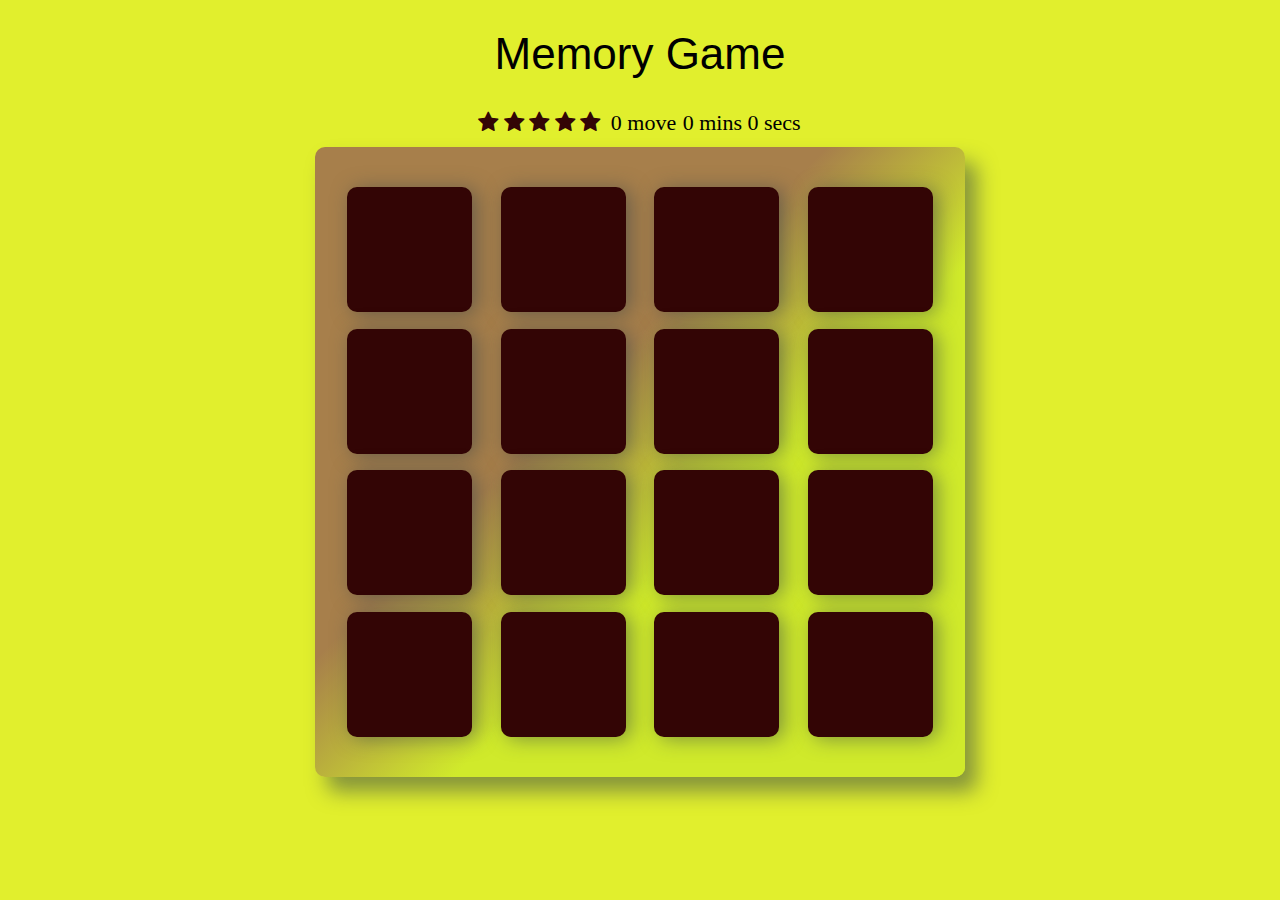
==== memorygame.html @ 8151dc49 "First Commit" ====
<!DOCTYPE html>
<html lang="en">
<head>
    <meta charset="UTF-8">
    <meta name="viewport" content="width=device-width, initial-scale=1">
    <title>Memory Game</title>
    <meta name="description" content="">
    <link rel="stylesheet prefetch" href="https://maxcdn.bootstrapcdn.com/font-awesome/4.6.1/css/font-awesome.min.css">
    <link rel="stylesheet prefetch" href="https://fonts.googleapis.com/css?family=Coda">
    <link rel="stylesheet" href="./css/app.css">
</head>
<body>
    <div class="container">
	    <header>
            <h1>Memory Game</h1>
        </header>
        <section class="scores">
        	<ul class="rank">
        		<li><i class="fa fa-star"></i></li>
        		<li><i class="fa fa-star"></i></li>
        		<li><i class="fa fa-star"></i></li>
                <li><i class="fa fa-star"></i></li>
                <li><i class="fa fa-star"></i></li>
        	</ul>
        	<span class="moves"></span><i class="correct"></i>
            <div class="timer">
            </div>
        </section>

        <ul class="group" id="tile-group">
            <li class="tile" type="diamond">
                <i class="fa fa-diamond"></i>
            </li>
            <li class="tile" type="plane">
                <i class="fa fa-paper-plane-o"></i>
            </li>
            <li class="tile match"  type="anchor">
                <i class="fa fa-anchor"></i>
            </li>
            <li class="tile" type="bolt">
                <i class="fa fa-bolt"></i>
            </li>
            <li class="tile"  type ="cube">
                <i class="fa fa-cube"></i>
            </li>
            <li class="tile match" type="anchor">
                <i class="fa fa-anchor"></i>
            </li>
            <li class="tile"  type="leaf">
                <i class="fa fa-leaf"></i>
            </li>
            <li class="tile" type="bicycle">
                <i class="fa fa-bicycle"></i>
            </li>
            <li class="tile" type="diamond">
                <i class="fa fa-diamond"></i>
            </li>
            <li class="tile" type="bomb">
                <i class="fa fa-bomb"></i>
            </li>
            <li class="tile" type="leaf">
                <i class="fa fa-leaf"></i>
            </li>
            <li class="tile" type="bomb">
                <i class="fa fa-bomb"></i>
            </li>
            <li class="tile open show" type="bolt">
                <i class="fa fa-bolt"></i>
            </li>
            <li class="tile" type="bicycle">
                <i class="fa fa-bicycle"></i>
            </li>
            <li class="tile" type="plane">
                <i class="fa fa-paper-plane-o"></i>
            </li>
            <li class="tile" type="cube">
                <i class="fa fa-cube"></i>
            </li>
        </ul>

        <div id="congrats-alert" class="overlay">
            <div class="alert">
                <h2>Way to go!</h2>
                <a class="close" href=# >x</a>
                <div class="header">
                    YOU WON!
                </div>
                <div class="content">
                    <p>You made <span id=totalMoves> </span> moves </p>
                    <p>in <span id=totalTime> </span> </p>
                    <p>Rating:<span id=starRating></span></p>
                </div>
                <button id="play-again"onclick="playAgain()">
                    Play again?
                </button>
            </div>
        </div>
    </div>

    <script src="./js/app.js"></script>
</body>
</html>
---- css/app.css ----
html {
    box-sizing: border-box;
}

*,
*::before,
*::after {
    box-sizing: inherit;
}

html,
body {
    width: 100%;
    height: 100%;
    margin: 0;
    padding: 0;
}

body {
    font-family: "Tahoma", "Trebuchet MS", "Lucida Sans Unicode";
    font-size: 18px;
    background-color: #e1ef2d;
}

.logo {
	display: block;
	position: relative;
	left: 0;
	top: 0;
	width: 100%;
	height: 30%;
}

/*
*
* Memory game
*
*/

h1 {
    font-family: "Open Sans", sans-serif;
    font-weight: 300;
}

.container {
    display: flex;
    justify-content: center;
    align-items: center;
    flex-direction: column;
    transition: margin-left .5s;
}

/*
*
* Homepage
*
*/

#header-section {
	text-align: center;
	display: flex;
	display: inline-block;
	flex-direction: column;
	justify-content: center;
	flex-wrap: wrap;
}

.image {
	height: 12em;
	width: 100%;
}

#intro {
	display: flex;
	justify-content: center;
	flex-wrap: wrap;
	width: 75%;
	margin: auto;
	font-size: 1.1em;
}

#scoreboard {
	max-width: 85%;
	border: 3px solid #a77f4b;
	border-radius: 5%;
	margin: 3%;
}

h3 {
	text-align: center;
}

/*
*
* Nav bar and homepage on phones
*
*/

@media screen and (max-width: 605px) {
	.nav-bar {
		justify-content: center;
		align-items: center;
		max-width: 100% !important;
	}

	.nav-bar a {
		padding: 3px 3px 5px 5px !important;
		margin: 1% !important;
	}

	#intro {
		font-size: 0.9em;
	}

	#scoreboard {
	max-width: 100% !important;
	}
}

/*
*
* Nav bar on tablets
*
*/

@media screen and (max-width: 1229px) {
	#hamburger, .logo {
		display: none;
	}
	
	.off-canvas .closebtn {
		display: none;
	}
	
	.nav-bar {
		display: flex;
		flex-wrap: wrap;
		justify-content: center;
		align-items: center;
		max-width: 100%;
		height: 10%;
		background: #a77f4b;
		border-radius: 8%;
		margin-top: 5%;
	}

	.nav-bar a {
		padding: 8px 8px 12px 32px;
    	text-decoration: none;
    	font-size: 1em;
    	color: black;
    	display: block;
    	transition: 0.3s;
    	margin: 4%;
	}

	.nav-bar a:hover {
    color: #f1f1f1;
	}
}

/*
*
* Off-canvas on laptops
*
*/

@media screen and (min-width: 1230px) {
	#hamburger {
	margin-left: 22%;
	}

	.hamburger-icon {
	font-size: 40px;
	cursor: pointer;
	background: linear-gradient(80deg, #a77f4b 40%, #d0ea2b 60%);
	border-radius: 15%;
	margin-left: 70%;
	}

	.off-canvas {
	width: 0;
	height: 100%;
	position: fixed;
	z-index: 1;
	top: 0;
    left: 0;
	transition: transform 0.5s ease-in;
	padding-top: 60px;
	overflow-x: hidden;
	background: #a77f4b;
	border: 1px solid #d0ea2b;
	}

	.off-canvas a {
    padding: 8px 8px 15px 32px;
    text-decoration: none;
    font-size: 1.5em;
    color: black;
    display: block;
    transition: 0.3s;
	}

	.off-canvas a:hover {
    color: #f1f1f1;
	}

	.off-canvas .closebtn {
    position: absolute;
    top: 0;
    right: 25px;
    font-size: 30px;
    margin-left: 50px;
	}
}

/*
*
* Score Panel
*
*/

.scores {
    text-align: left;
    /*width: 345px;*/
    margin-bottom: 10px;
}

.scores .rank {
    margin: 0;
    padding: 0;
    display: inline-block;
    margin: 0 5px 0 0;
}

.scores .rank li {
    list-style: none;
    display: inline-block;
}

.scores .restart {
    float: right;
    cursor: pointer;
}

.fa-star {
    color: gold;
}

.timer {
    display: inline-block;
    margin: 1px 1px;
}

/*
*
* Tiles
*
*/

.group {
    max-width: 650px;
    min-height: 630px;
    background: linear-gradient(135deg, #a77f4b 40%, #d0ea2b 60%);
    padding: 32px;
    border-radius: 10px;
    box-shadow: 12px 15px 20px 0 rgba(46, 61, 73, 0.5);
    display: flex;
    flex-wrap: wrap;
    justify-content: space-between;
    align-items: center;
    margin: 0 0 3em;
}

.group .tile {
    height: 125px;
    width: 125px;
    background: #330505;
    font-size: 0;
    color: #ffffff;
    border-radius: 10px;
    cursor: pointer;
    display: flex;
    justify-content: center;
    align-items: center;
    box-shadow: 5px 2px 20px 0 rgba(46, 61, 73, 0.5);
}

.group .tile.open {
    transform: rotateY(0);
    background: #a7194b;
    cursor: default;
    animation-name: flipIn;

    -webkit-backface-visibility: visible !important;
	backface-visibility: visible !important;
	animation-duration: .75s;
}

.group .tile.show {
    font-size: 33px;
}

.group .tile.match {
    cursor: default;
    background: #d0ea2b;
    font-size: 33px;

    animation-name: match;
	-webkit-backface-visibility: visible !important;
	backface-visibility: visible !important;
	animation-duration: .75s;
}

.group .tile.unmatched {
	animation-name: unmatch;
	-webkit-backface-visibility: visible !important;
	backface-visibility: visible !important;
	animation-duration: .75s;
	background: #fd5308;
}

.group .tile.disabled {
	pointer-events: none;
	opacity: 0.9;
}

/*
*
* Congratulations alert
*
*/

.overlay {
	position: fixed;
	top: 0;
	bottom: 0;
	left: 0;
	right: 0;
	background: rgba(0, 0, 0, 0.7);
	transition: opacity 500ms;
	visibility: hidden;
	opacity: 0;
}

.overlay:target {
	visibility: visible;
	opacity: 1;
}
  
.alert {
	margin: 70px auto;
	padding: 20px;
	background: #a77f4b;
	opacity: 0.8;
	border-radius: 10px;
	width: 70%;
	position: relative;
	transition: all 5s ease-in-out;
	font-family: "Tahoma";
}
  
.alert h2 {
	margin-top: 0;
	color: #d4fa2b;
	font-family: Tahoma, Arial, sans-serif;
}

.alert .close {
	position: absolute;
	top: 20px;
	right: 30px;
	transition: all 200ms;
	font-size: 30px;
	font-weight: bold;
	text-decoration: none;
	color: #333;
}

.alert .close:hover {
	color: #E5F720;
}

.alert .header,
.content {
	max-height: 30%;
	overflow: auto;
	text-align: center;
}

.show {
	visibility: visible !important;
	opacity: 100 !important;
}

#starRating li {
	display: inline-block;
}

#play-again {
	background-color: green;
	padding: 0.7rem 1rem;
	font-size: 1.1rem;
	display: block;
	margin: 0 auto;
	width: 50%;
	font-family: "Trebuchet MS";
	color: #ffffff;
	border-radius: 5px;
}

/*
*
* Animations
*
*/

@keyframes flipIn {
	from {
		transform: perspective(400px) rotate3d(0, 1, 0, 90deg);
		animation-timing-function: ease-in;
		opacity: 0;
	}

	40% {
		transform: perspective(400px) rotate3d(0, 1, 0, -20deg);
		animation-timing-function: ease-in;
	}

	60% {
		transform: perspective(400px) rotate3d(0, 1, 0, 10deg);
		opacity: 1;
	}

	80% {
		transform: perspective(400px) rotate3d(0, 1, 0, -5deg);
	}

	to {
		transform: perspective(400px);
	}
}

@keyframes match {
	from {
		transform: scale3d(1, 1, 1);
	}

	30% {
		transform: scale3d(1.25, 0.75, 1);
	}

	40% {
		transform: scale3d(0.75, 1.25, 1);
	}

	50% {
		transform: scale3d(1.15, 0.85, 1);
	}

	65% {
		transform: scale3d(.95, 1.05, 1);
	}

	75% {
		transform: scale3d(1.05, .95, 1);
	}

	to {
		transform: scale3d(1, 1, 1);
	}
}

@keyframes unmatch {
	from {
		transform: scale3d(1, 1, 1);
	}

	50% {
		transform: scale3d(1.2, 1.2, 1.2);
	}

	to {
		transform: scale3d(1, 1, 1);
	}
}

/*
*
* Media queries
*
*/

/* For phones */
@media (max-width: 320px) {
	.group {
		width: 85%;
	}

	.group .tile {
		height: 4.7rem;
		width: 4.7rem;
	}
}

/* For tablets and laptops */
@media (min-width: 768px) {
	.container {
		font-size: 22px;
	}

	.group {
		width: 650px;
		height: 630px;
	}

	.group .tile {
		height: 125px;
		width: 125px;
	}

	.alert {
		width: 60%;
	}
}
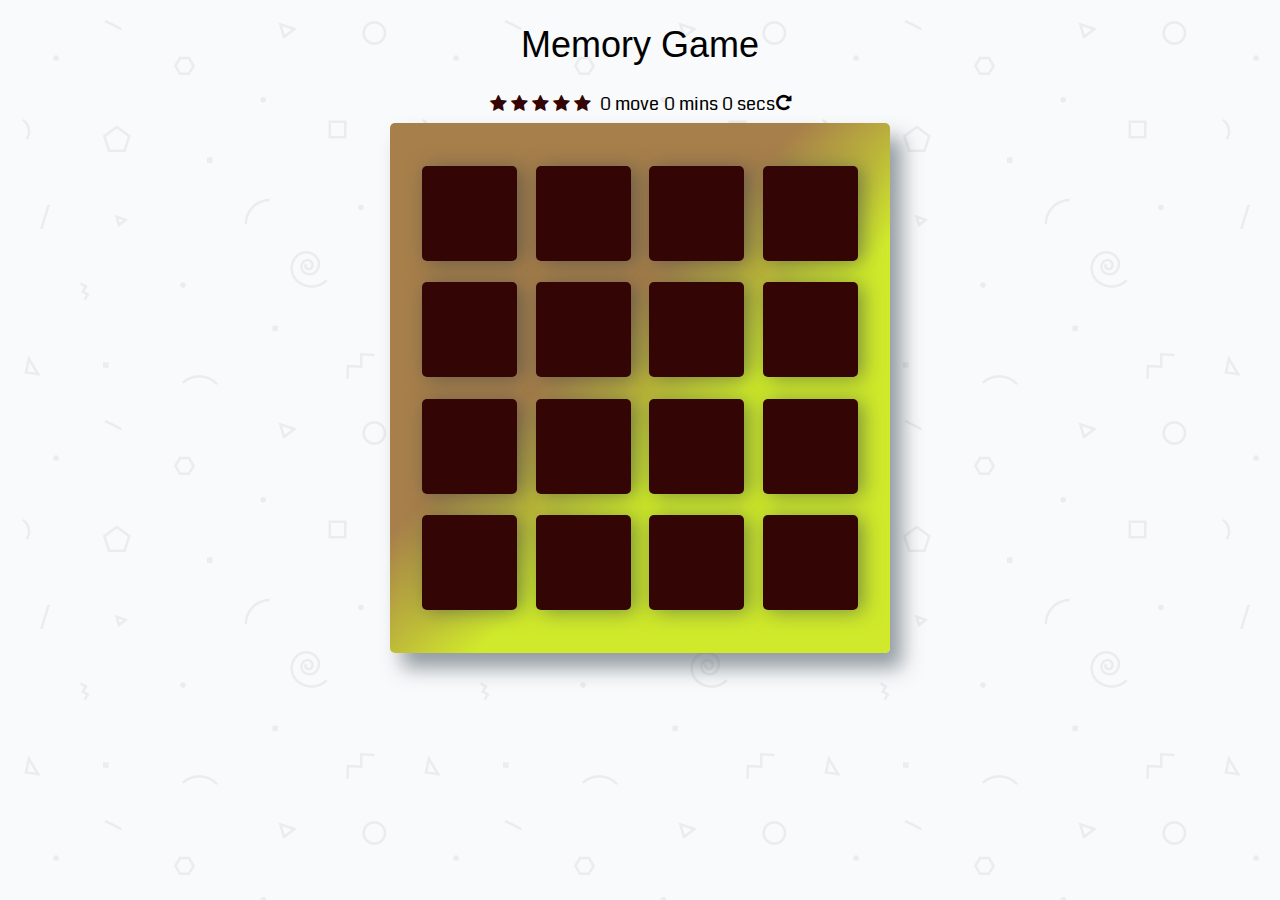
==== commit 81f847e2: "First Commit" ====
--- a/memorygame.html
+++ b/memorygame.html
@@ -26,6 +26,9 @@
         	</ul>
         	<span class="moves"></span><i class="correct"></i>
             <div class="timer">
+            </div>
+            <div class="restart">
+                <i class="fa fa-repeat" onclick="play()"></i>
             </div>
         </section>
 
--- a/css/app.css
+++ b/css/app.css
@@ -18,9 +18,10 @@
 }
 
 body {
-    font-family: "Tahoma", "Trebuchet MS", "Lucida Sans Unicode";
+    font-family: "Coda", "Tahoma", "Trebuchet MS";
     font-size: 18px;
-    background-color: #e1ef2d;
+    background: url(../img/geometry2.png);
+    overflow-y: hidden;
 }
 
 .logo {
@@ -48,7 +49,7 @@
     justify-content: center;
     align-items: center;
     flex-direction: column;
-    transition: margin-left .5s;
+    flex-wrap: wrap;
 }
 
 /*
@@ -91,6 +92,7 @@
 	text-align: center;
 }
 
+
 /*
 *
 * Nav bar and homepage on phones
@@ -98,15 +100,39 @@
 */
 
 @media screen and (max-width: 605px) {
+	#hamburger, .logo {
+		display: none;
+	}
+	
+	.off-canvas .closebtn {
+		display: none;
+	}
+
 	.nav-bar {
+		display: flex;
+		flex-wrap: wrap;
+		align-items: center;
 		justify-content: center;
 		align-items: center;
 		max-width: 100% !important;
+		height: 10%;
+		background: #a77f4b;
+		border-radius: 8%;
+		margin-top: 5%;
 	}
 
 	.nav-bar a {
 		padding: 3px 3px 5px 5px !important;
+		text-decoration: none;
 		margin: 1% !important;
+		font-size: 1em;
+    	color: black;
+    	display: block;
+    	transition: 0.3s;
+	}
+
+	.nav-bar a:hover {
+    color: #f1f1f1;
 	}
 
 	#intro {
@@ -116,6 +142,26 @@
 	#scoreboard {
 	max-width: 100% !important;
 	}
+
+	.group {
+    	width: 90vw !important;
+    	height: 50vh !important;
+        background: linear-gradient(135deg, #a77f4b 40%, #d0ea2b 60%);
+    	padding: 4%;
+	}
+
+	.group .tile {
+    height: 25% !important;
+    width: 25% !important;
+    background: #330505;
+    font-size: 0;
+    color: #ffffff;
+    margin-bottom: 1% !important;
+	}
+
+	.scores {
+		width: 40% !important;
+	}
 }
 
 /*
@@ -124,7 +170,7 @@
 *
 */
 
-@media screen and (max-width: 1229px) {
+@media screen and (min-width: 606px) and (max-width: 1229px) {
 	#hamburger, .logo {
 		display: none;
 	}
@@ -158,11 +204,31 @@
 	.nav-bar a:hover {
     color: #f1f1f1;
 	}
-}
-
-/*
-*
-* Off-canvas on laptops
+
+	.group {
+    width: 85vw !important;
+    height: 70vh !important;
+    background: linear-gradient(135deg, #a77f4b 40%, #d0ea2b 60%);
+    padding: 4%;
+	}
+
+	.group .tile {
+    height: 25% !important;
+    width: 25% !important;
+    margin-bottom: 1%;
+    background: #330505;
+    font-size: 0;
+    color: #ffffff;
+	}
+
+	.scores {
+		width: 70% !important;
+	}
+}
+
+/*
+*
+* Off-canvas on larger screens
 *
 */
 
@@ -176,7 +242,7 @@
 	cursor: pointer;
 	background: linear-gradient(80deg, #a77f4b 40%, #d0ea2b 60%);
 	border-radius: 15%;
-	margin-left: 70%;
+	margin-left: 10%;
 	}
 
 	.off-canvas {
@@ -213,6 +279,13 @@
     font-size: 30px;
     margin-left: 50px;
 	}
+
+	.group {
+    width: 70vw !important; 
+    height: calc(100vh - 80px) !important;
+    background: linear-gradient(135deg, #a77f4b 40%, #d0ea2b 60%);
+    padding: 4%;
+	}
 }
 
 /*
@@ -223,8 +296,8 @@
 
 .scores {
     text-align: left;
-    /*width: 345px;*/
-    margin-bottom: 10px;
+    max-width: 35%;
+    margin-bottom: 5px;
 }
 
 .scores .rank {
@@ -260,11 +333,11 @@
 */
 
 .group {
-    max-width: 650px;
-    min-height: 630px;
+    max-width: 500px;
+    max-height: 530px;
     background: linear-gradient(135deg, #a77f4b 40%, #d0ea2b 60%);
     padding: 32px;
-    border-radius: 10px;
+    border-radius: 5px;
     box-shadow: 12px 15px 20px 0 rgba(46, 61, 73, 0.5);
     display: flex;
     flex-wrap: wrap;
@@ -274,12 +347,12 @@
 }
 
 .group .tile {
-    height: 125px;
-    width: 125px;
+    height: 95px;
+    width: 95px;
     background: #330505;
     font-size: 0;
     color: #ffffff;
-    border-radius: 10px;
+    border-radius: 5px;
     cursor: pointer;
     display: flex;
     justify-content: center;
@@ -299,13 +372,13 @@
 }
 
 .group .tile.show {
-    font-size: 33px;
+    font-size: 30px;
 }
 
 .group .tile.match {
     cursor: default;
     background: #d0ea2b;
-    font-size: 33px;
+    font-size: 30px;
 
     animation-name: match;
 	-webkit-backface-visibility: visible !important;
@@ -484,43 +557,4 @@
 	to {
 		transform: scale3d(1, 1, 1);
 	}
-}
-
-/*
-*
-* Media queries
-*
-*/
-
-/* For phones */
-@media (max-width: 320px) {
-	.group {
-		width: 85%;
-	}
-
-	.group .tile {
-		height: 4.7rem;
-		width: 4.7rem;
-	}
-}
-
-/* For tablets and laptops */
-@media (min-width: 768px) {
-	.container {
-		font-size: 22px;
-	}
-
-	.group {
-		width: 650px;
-		height: 630px;
-	}
-
-	.group .tile {
-		height: 125px;
-		width: 125px;
-	}
-
-	.alert {
-		width: 60%;
-	}
 }